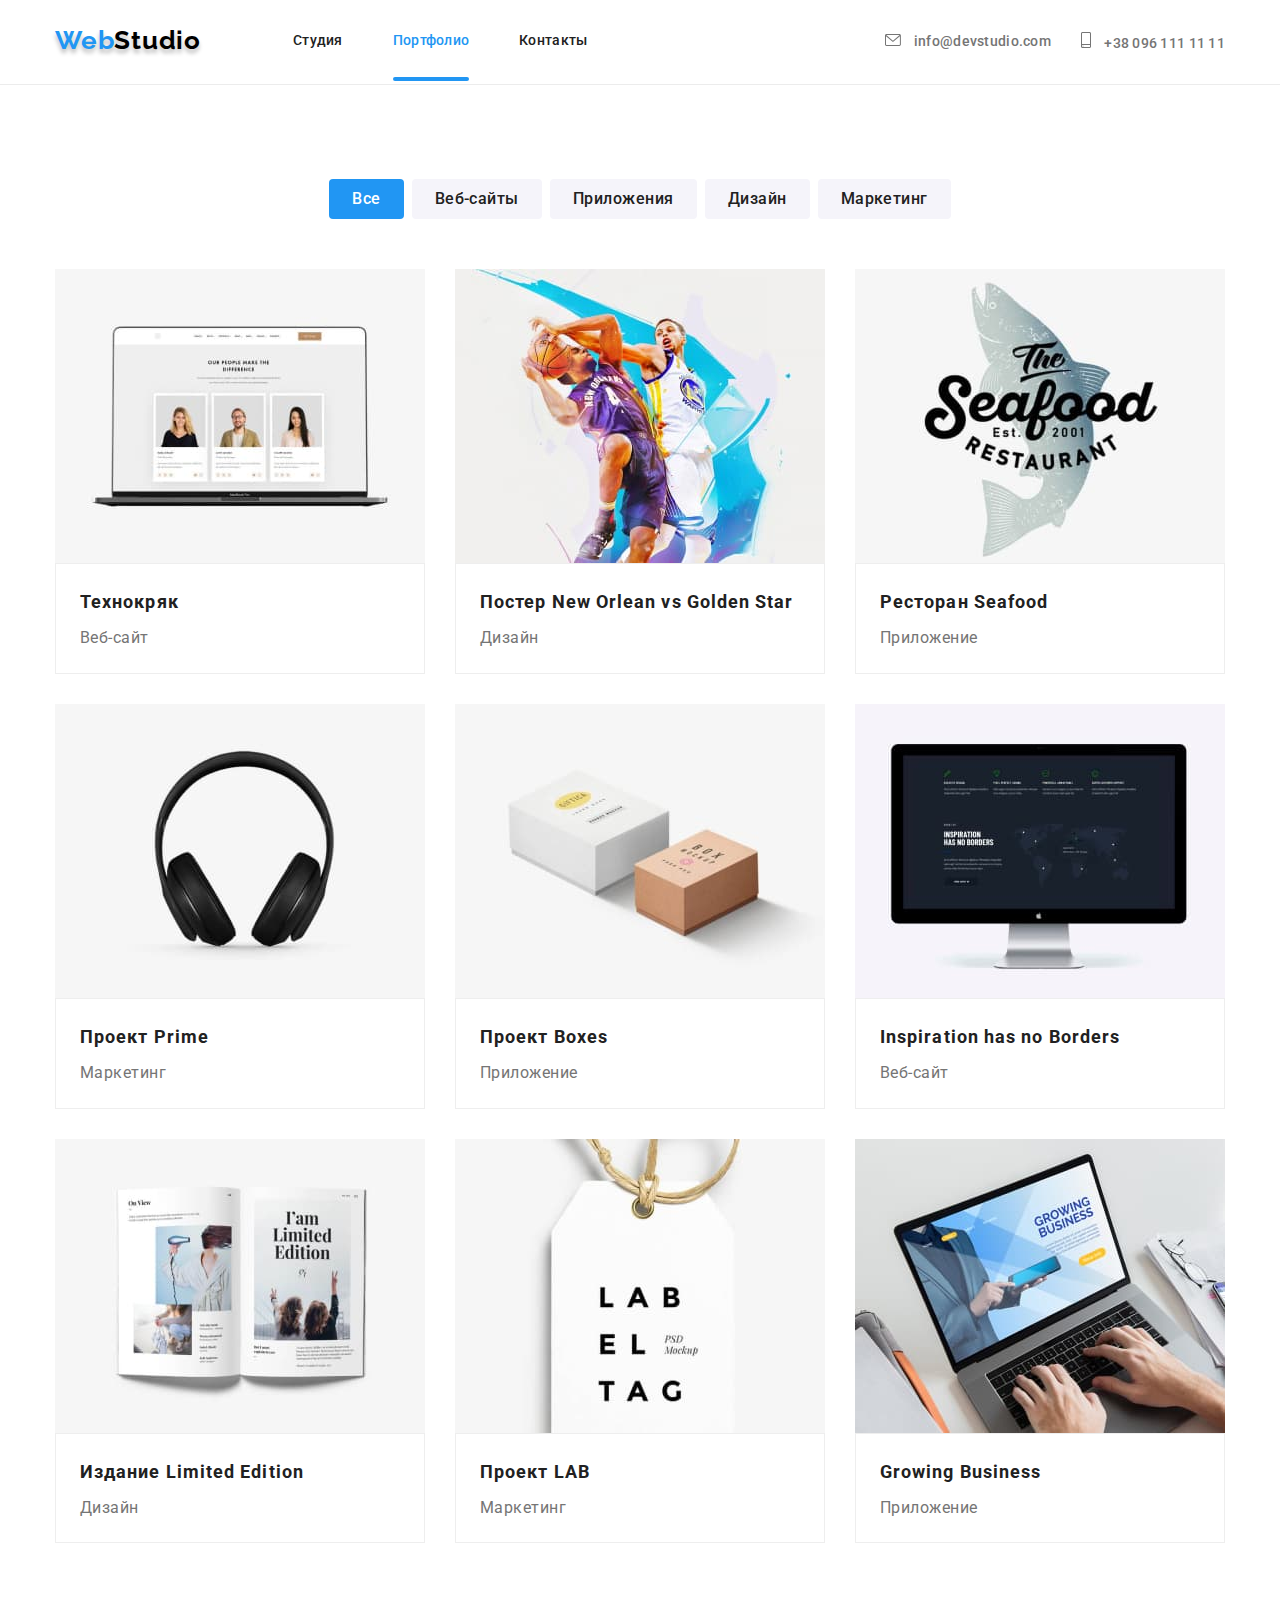
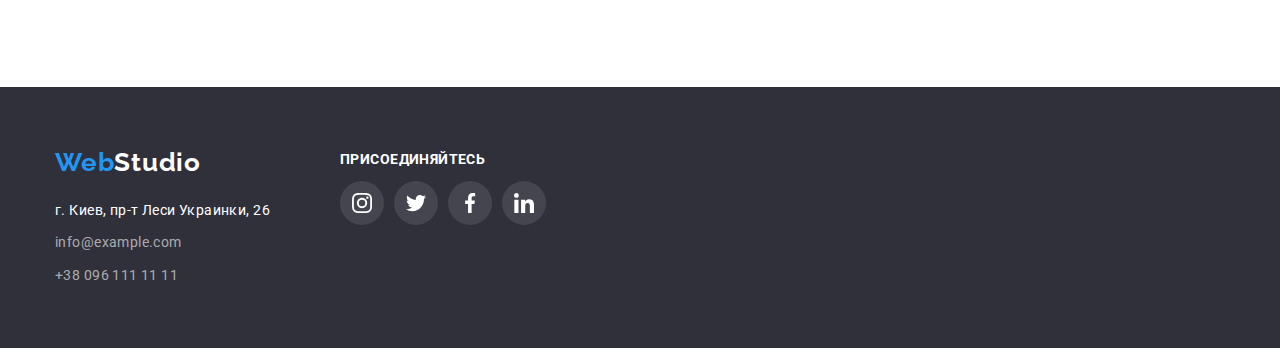
==== portfolio.html @ a7026763 "Coppied folders & files from hw-5" ====
<!DOCTYPE html>
<html lang="ru">

<head>
    <meta charset="UTF-8">
    <meta http-equiv="X-UA-Compatible" content="IE=edge">
    <meta name="viewport" content="width=device-width, initial-scale=1.0">
    <title>Студия</title>
    <link href="https://fonts.googleapis.com/css2?family=Raleway:wght@700&family=Roboto:wght@400;500;700;900&display=swap"
        rel="stylesheet">
    <link rel="stylesheet" href="https://cdnjs.cloudflare.com/ajax/libs/modern-normalize/1.0.0/modern-normalize.min.css" />
    <link rel="stylesheet" href="./css/styles.css" />
</head>

<body class="page">
    <!-- Шапка сайта -->
    <header class="page-header">
        <div class="container main-nav">
            <nav class="group-nav">
                <a href="" class="logo-header">Web<span class="logo-header-secondary">Studio</span> </a>
                <ul class="site-nav">
                    <li class="site-nav-item"><a href="./index.html" class="link">Студия</a></li>
                    <li class="site-nav-item"><a href="./portfolio.html" class="link current">Портфолио</a></li>
                    <li class="site-nav-item"><a href="" class="link">Контакты</a></li>
                </ul>
            </nav>
            <ul class="auth-nav">
                <li class="auth-nav-item"><a href="mailto:info@devstudio.com" class="link-mail">
                        <svg class="svg-nav mail" width="16" height="12">
                            <use href="./images/symbol-defs-2.svg#icon-envelope"></use>
                        </svg>
                        info@devstudio.com</a>
                </li>
                <li class="auth-nav-item"><a href="tel:+380961111111" class="link-tel">
                        <svg class="svg-nav tel" width="10" height="16">
                            <use href="./images/symbol-defs-2.svg#icon-smartphone"></use>
                        </svg>
                        +38 096 111 11 11</a>
                </li>
            </ul>
        </div>
    </header>

    <main>
        <!-- Секция портфолио -->

        <section class="portfolio-section">
            <div class="container">
            <!-- Список кнопок-фильтров -->
                <ul class="portfolio-filters-list">
                    <li class="button-filter-group">
                        <button type="button" cursor="pointer" class="button-filter current">Все</button>
                    </li>
                    <li class="button-filter-group">
                        <button type="button" cursor="pointer" class="button-filter">Веб-сайты</button>
                    </li>
                    <li class="button-filter-group">
                        <button type="button" cursor="pointer" class="button-filter">Приложения</button>
                    </li>
                    <li class="button-filter-group">
                        <button type="button" cursor="pointer" class="button-filter">Дизайн</button>
                    </li>
                    <li class="button-filter-group">
                        <button type="button" cursor="pointer" class="button-filter">Маркетинг</button>
                    </li>
                </ul>

                <!-- Список проектов -->

                <ul class="portfolio-projects-list">

                    <li class="project-element">
                        <a href="" class="link-projects">
                        <div class="portfolio-overlay">
                            <img src="./images/tehnokryak.jpg" alt="Веб-сайт" width="370">
                            <p class="text-overlay">Ресурс предлагает комплексные предложения с разным уровнем функционала и сервисов. Все это позволит посетителю получить
                            исчерпывающие сведения о компании или частном лице.</p>
                        </div>
                        <div class="project-group">
                            <h3 class="project-title">Технокряк</h3>
                            <p class="project-item">Веб-сайт</p>
                        </div>
                        </a>
                    </li>

                    <li class="project-element">
                        <a href="" class="link-projects">
                            <div class="portfolio-overlay">
                            <img src="./images/new-orlean.jpg" alt="Постер" width="370">
                            <p class="text-overlay">Ресурс предлагает комплексные предложения с разным уровнем функционала и сервисов. Все это
                                позволит посетителю получить
                                исчерпывающие сведения о компании или частном лице.</p>
                            </div>
                            <div class="project-group">
                                <h3 class="project-title">Постер New Orlean vs Golden Star</h3>
                                <p class="project-item">Дизайн</p>
                        </div>
                        </a>
                    </li>

                    <li class="project-element">
                        <a href="" class="link-projects">
                            <div class="portfolio-overlay">
                            <img src="./images/restr.jpg" alt="Ресторан" width="370">
                            <p class="text-overlay">Ресурс предлагает комплексные предложения с разным уровнем функционала и сервисов. Все это
                                позволит посетителю получить
                                исчерпывающие сведения о компании или частном лице.</p>
                            </div>
                            <div class="project-group">
                            <h3 class="project-title">Ресторан Seafood</h3>
                             <p class="project-item">Приложение</p>
                            </div>
                        </a>
                    </li>

                    <li class="project-element">
                        <a href="" class="link-projects">
                            <div class="portfolio-overlay">
                            <img src="./images/prime.jpg" alt="Проект 1" width="370">
                            <p class="text-overlay">Ресурс предлагает комплексные предложения с разным уровнем функционала и сервисов. Все это
                                позволит посетителю получить
                                исчерпывающие сведения о компании или частном лице.</p>
                            </div>
                            <div class="project-group">
                                <h3 class="project-title">Проект Prime</h3>
                                <p class="project-item">Маркетинг</p>
                            </div>
                        </a>
                    </li>
                    
                    <li class="project-element">
                        <a href="" class="link-projects">
                            <div class="portfolio-overlay">
                            <img src="./images/boxes.jpg" alt="Проект 2" width="370">
                            <p class="text-overlay">Ресурс предлагает комплексные предложения с разным уровнем функционала и сервисов. Все это
                                позволит посетителю получить
                                исчерпывающие сведения о компании или частном лице.</p>
                            </div>
                            <div class="project-group">
                                <h3 class="project-title">Проект Boxes</h3>
                                <p class="project-item">Приложение</p>
                            </div>
                        </a>
                    </li>
                    
                    <li class="project-element">
                        <a href="" class="link-projects">
                            <div class="portfolio-overlay">
                            <img src="./images/inspiration.jpg" alt="Веб-сайт" width="370">
                            <p class="text-overlay">Ресурс предлагает комплексные предложения с разным уровнем функционала и сервисов. Все это
                                позволит посетителю получить
                                исчерпывающие сведения о компании или частном лице.</p>
                            </div>
                            <div class="project-group">
                                <h3 class="project-title">Inspiration has no Borders</h3>
                                <p class="project-item">Веб-сайт</p>
                            </div>
                        </a>
                    </li>
                   
                    <li class="project-element">
                        <a href="" class="link-projects">
                            <div class="portfolio-overlay">
                            <img src="./images/edition.jpg" alt="Издание" width="370">
                            <p class="text-overlay">Ресурс предлагает комплексные предложения с разным уровнем функционала и сервисов. Все это
                                позволит посетителю получить
                                исчерпывающие сведения о компании или частном лице.</p>
                            </div>
                            <div class="project-group">
                                <h3 class="project-title">Издание Limited Edition</h3>
                                <p class="project-item">Дизайн</p>
                            </div>
                        </a>
                    </li>

                    <li class="project-element">
                        <a href="" class="link-projects">
                            <div class="portfolio-overlay">
                            <img src="./images/lab.jpg" alt="Проект 3" width="370">
                            <p class="text-overlay">Ресурс предлагает комплексные предложения с разным уровнем функционала и сервисов. Все это
                                позволит посетителю получить
                                исчерпывающие сведения о компании или частном лице.</p>
                            </div>
                            <div class="project-group">
                                <h3 class="project-title">Проект LAB</h3>
                                <p class="project-item">Маркетинг</p>
                            </div>
                        </a>
                    </li>
                    
                    <li class="project-element">
                        <a href="" class="link-projects">
                        <div class="portfolio-overlay">
                            <img src="./images/busines.jpg" alt="Приложение" width="370">
                            <p class="text-overlay">Ресурс предлагает комплексные предложения с разным уровнем функционала и сервисов. Все это
                                позволит посетителю получить
                                исчерпывающие сведения о компании или частном лице.</p>
                            </div>
                            <div class="project-group">
                                <h3 class="project-title">Growing Business</h3>
                                <p class="project-item">Приложение</p>
                            </div>
                        </a>
                    </li>
                    
                </ul>
            </div>
        </section>
    </main>

    <!-- Футер -->
    <footer class="page-footer">
        <div class="container footer-group">
            <div class="contacts-main">
                <a href="" class="logo-footer">Web<span class="logo-footer-secondary">Studio</span> </a>
                <address class="contact">
                    <ul class="contact-list">
                        <li><a href="https://bit.ly/3pXMvUd" target="_blank" rel="noopener noreferrer"
                                class="address-link">г. Киев, пр-т
                                Леси Украинки, 26</a> </li>
                        <li><a class="mail-link" href="mailto:info@example.com">info@example.com</a> </li>
                        <li><a class="tel-link" href="tel:+380961111111">+38 096 111 11 11</a> </li>
                    </ul>
                </address>
            </div>
    
            <div class="contacts-links">
                <h3 class="join-title">присоединяйтесь</h3>
                <ul class="social-list-footer">
                    <li class="social-icons-footer">
                        <a class="footer-social-link" href="">
                            <svg class="icon-footer" width="20" height="20">
                                <use href="./images/symbol-defs-2.svg#icon-instagram-2"></use>
                            </svg>
                        </a>
                    </li>
                    <li class="social-icons-footer">
                        <a class="footer-social-link" href="">
                            <svg class="icon-footer" width="20" height="20">
                                <use href="./images/symbol-defs-2.svg#icon-twitter"></use>
                            </svg>
                        </a>
                    </li>
                    <li class="social-icons-footer">
                        <a class="footer-social-link" href="">
                            <svg class="icon-footer" width="20" height="20">
                                <use href="./images/symbol-defs-2.svg#icon-facebook"></use>
                            </svg>
                        </a>
                    </li>
                    <li class="social-icons-footer">
                        <a class="footer-social-link" href="">
                            <svg class="icon-footer" width="20" height="20">
                                <use href="./images/symbol-defs-2.svg#icon-linkedin"></use>
                            </svg>
                        </a>
                    </li>
                </ul>
            </div>
        </div>
    </footer>
</body>

</html>
---- css/styles.css ----
:root {
  --primary-text-color: #757575;
  --title-text-color: #212121;
  --accent-text-color: #2196f3;
  --secondary-text-color: #ffffff;
  --primary-background-color: #2f303a;
  --secondary-background-color: #f5f4fa;
  --timing-function: cubic-bezier(0.4, 0, 0.2, 1);
}

body {
  color: var(--primary-text-color);
  font-family: 'Roboto', Raleway, sans-serif;
  margin: 0;
}

p,
h1,
h2,
h3 {
  margin: 0;
}

ul {
  padding-left: 0;
  list-style: none;
  margin: 0;
}

button {
  cursor: pointer;
  border: 1px solid transparent;
}

img {
  display: block;
}

.container {
  width: 1200px;
  padding-left: 15px;
  padding-right: 15px;
  margin-left: auto;
  margin-right: auto;
}

/* Header */

.page-header {
  background-color: var(--secondary-text-color);
  border-bottom: 1px solid #ececec;
}

.main-nav {
  display: flex;
  text-align: center;
}

.group-nav {
  display: flex;
  text-align: center;
}

.logo-header {
  color: var(--accent-text-color);
  font-family: 'Raleway';
  font-weight: 700;
  font-size: 26px;
  line-height: 1.2;
  letter-spacing: 0.03em;
  text-shadow: 0px 4px 4px rgba(0, 0, 0, 0.25);
  text-decoration: none;
  margin-right: 93px;
  margin-top: 25px;
  margin-bottom: 25px;
  margin-left: 0px;
  width: 145px;
}

.logo-header-secondary {
  color: #000000;
}

/* Site-nav */

.site-nav {
  display: flex;
}

.site-nav-item:not(:last-child) {
  margin-right: 50px;
}

.site-nav .link {
  display: block;
  padding-top: 32px;
  padding-bottom: 32px;
  color: var(--title-text-color);
  text-decoration: none;
  font-weight: 500;
  font-size: 14px;
  line-height: 1.2;
  letter-spacing: 0.02em;
  position: relative;
  transition: color 250ms var(--timing-function), fill 250ms var(--timing-function);
}

.site-nav .link.link.current::after {
  content: '';
  display: block;
  width: 100%;
  height: 4px;
  background-color: var(--accent-text-color);
  border-radius: 2px;
  position: absolute;
  left: 0;
  bottom: 0;
}

.site-nav .link:hover,
.site-nav .link:focus {
  color: var(--accent-text-color);
}

.site-nav .link.current {
  color: var(--accent-text-color);
  display: block;
}

/* Auth-nav */

.auth-nav {
  display: flex;
  margin-left: auto;
  padding-top: 32px;
  padding-bottom: 32px;
  text-align: center;
}

.auth-nav-item + .auth-nav-item {
  margin-left: 30px;
  text-align: center;
}

.auth-nav .link-mail {
  color: var(--primary-text-color);
  text-decoration: none;
  font-weight: 500;
  font-size: 14px;
  line-height: 1.14;
  letter-spacing: 0.02em;
  width: 135px;
  transition: color 250ms var(--timing-function), fill 250ms var(--timing-function);
}

.auth-nav .link-tel {
  color: var(--primary-text-color);
  text-decoration: none;
  font-weight: 500;
  font-size: 14px;
  line-height: 1.14;
  letter-spacing: 0.02em;
  margin-right: 0px;
  width: 122px;
  transition: color 250ms var(--timing-function), fill 250ms var(--timing-function);
}

.link-tel:hover,
.link-mail:hover,
.link-mail:focus,
.link-tel:focus {
  color: var(--accent-text-color);
}

.mail {
  fill: var(--primary-text-color);
  display: inline-block;
  margin-right: 10px;
  transition: color 250ms var(--timing-function), fill 250ms var(--timing-function);
}

.tel {
  fill: var(--primary-text-color);
  display: inline-block;
  margin-right: 10px;
  transition: color 250ms var(--timing-function), fill 250ms var(--timing-function);
}

.link-mail:hover .mail,
.link-mail:focus .mail {
  fill: var(--accent-text-color);
}

.link-tel:hover .tel,
.link-tel:focus .tel {
  fill: var(--accent-text-color);
}

/* Hero */
.hero-title {
  margin-top: 0px;
  margin-bottom: 30px;
  color: var(--secondary-text-color);
  font-weight: 900;
  font-size: 44px;
  line-height: 1.4;
  text-align: center;
  letter-spacing: 0.06em;
  text-transform: uppercase;
}

.hero {
  max-width: 1600px;
  height: 600px;
  background-color: #c4c4c4;
  padding: 200px 0px 200px 0px;
  margin-left: auto;
  margin-right: auto;
  text-align: center;
  background-image: linear-gradient(rgba(47, 48, 58, 0.4), rgba(47, 48, 58, 0.4)),
    url(../images/hero-img.jpg);
  background-repeat: no-repeat;
  background-position: center;
  background-size: cover;
}

/* Button */
.button-hero {
  display: flex;
  padding: 10px 32px;
  margin: 0 auto;
  align-items: center;
  box-shadow: 0px 4px 4px rgba(0, 0, 0, 0.15);
  border: 1px solid transparent;
  border-radius: 4px;
  text-align: center;
  letter-spacing: 0.06em;
  color: var(--secondary-text-color);
  background-color: var(--accent-text-color);
  font-family: inherit;
  font-weight: 700;
  font-size: 16px;
  line-height: 1.8;
  transition: color 250ms var(--timing-function), fill 250ms var(--timing-function);
}

.button:hover,
.button:focus {
  background-color: #188ce8;
  color: var(--secondary-text-color);
}

/* Section */

.section-feature {
  padding-top: 94px;
}

.section-work {
  padding-top: 94px;
  padding-bottom: 94px;
}

.section-team {
  padding-top: 94px;
  padding-bottom: 94px;
}

.section-title {
  margin-top: 0px;
  color: var(--title-text-color);
  font-weight: 700;
  font-size: 36px;
  line-height: 1.2;
  text-align: center;
  letter-spacing: 0.03em;
}

/* Features */
.feature-list {
  display: flex;
}

.feature-title {
  color: var(--title-text-color);
  font-weight: 700;
  font-size: 14px;
  line-height: 1.14;
  letter-spacing: 0.03em;
  text-transform: uppercase;
  margin-bottom: 10px;
}

.feature-item {
  width: 270px;
}

.feature-item::before {
  display: block;
  content: '';
  height: 120px;
  background-size: contain;
  background-repeat: no-repeat;
  background-position: center;
  background-color: #f5f4fa;
  margin-bottom: 30px;
  border-radius: 4px;
}

.feature-item:nth-child(1)::before {
  background-image: url(../images/antenna.svg);
  background-size: 70px 70px;
}

.feature-item:nth-child(2)::before {
  background-image: url(../images/clock.svg);
  background-size: 70px 70px;
}

.feature-item:nth-child(3)::before {
  background-image: url(../images/diagram.svg);
  background-size: 70px 70px;
}

.feature-item:nth-child(4)::before {
  background-image: url(../images/astronaut.svg);
  background-size: 70px 70px;
}

.feature-item:not(:last-child) {
  margin-right: 30px;
}

.visually-hidden {
  position: absolute;
  white-space: nowrap;
  width: 1px;
  height: 1px;
  overflow: hidden;
  border: 0;
  padding: 0;
  clip: rect(0 0 0 0);
  clip-path: inset(50%);
  margin: -1px;
}

.feature-text {
  color: var(--primary-text-color);
  font-weight: 400;
  font-size: 14px;
  line-height: 1.7;
  letter-spacing: 0.03em;
  width: 270px;
}

/* Examples of work */

.section-title {
  margin-bottom: 50px;
}

.work-list {
  display: flex;
}

.work-item {
  width: 370px;
  position: relative;
}

.work-item + .work-item {
  margin-left: 30px;
}

.work-text {
  position: absolute;
  display: flex;
  width: 100%;
  min-height: 70px;
  padding: 27px;
  font-weight: 700;
  font-size: 14px;
  line-height: 1.14x;
  text-align: center;
  justify-content: center;
  letter-spacing: 0.03em;
  text-transform: uppercase;
  color: var(--secondary-text-color);
  background: rgba(47, 48, 58, 0.8);
  left: 0;
  bottom: 0;
}

/* Team */

.section-title {
  margin-bottom: 50px;
}

.section-team {
  background-color: var(--secondary-background-color);
}

.team-list {
  display: flex;
}

.team-list-element {
  width: 270px;
  background: #ffffff;
  box-shadow: 0px 1px 3px rgba(0, 0, 0, 0.12), 0px 1px 1px rgba(0, 0, 0, 0.14),
    0px 2px 1px rgba(0, 0, 0, 0.2);
  border-radius: 0px 0px 4px 4px;
}

.team-list-element + .team-list-element {
  margin-left: 30px;
}

.team-list-title {
  color: var(--title-text-color);
  font-weight: 500;
  font-size: 16px;
  line-height: 1.2;
  text-align: center;
  letter-spacing: 0.03em;
  margin-bottom: 10px;
}

.team-list-item {
  color: var(--primary-text-color);
  font-weight: 400;
  font-size: 16px;
  line-height: 1.2;
  text-align: center;
  letter-spacing: 0.03em;
}

.team-name {
  padding-top: 30px;
  padding-bottom: 30px;
  border-radius: 0px 0px 4px 4px;
}

.social-list {
  display: flex;
  padding-top: 16px;
}

.link-social {
  display: flex;
  width: 44px;
  height: 44px;
  color: #afb1b8;
  border: none;
  border-radius: 50%;
  align-items: center;
  justify-content: center;
  background-color: #ffffff;
  transition: color 250ms var(--timing-function), fill 250ms var(--timing-function);
}

.link-icon {
  fill: currentColor;
  align-items: center;
  justify-content: center;
}

.social-icons + .social-icons {
  margin-left: 10px;
}

.social-icons:first-child {
  margin-left: 32px;
}

.social-icons:last-child {
  margin-right: 32px;
}

.link-social:hover,
.link-social:focus {
  color: #ffffff;
  background-color: #2196f3;
  text-align: center;
  justify-content: center;
}

/* Section-сlients */

.section-сlients {
  padding-top: 50px;
  padding-bottom: 94px;
}

.clients-list {
  display: flex;
}

.client-list-element + .client-list-element {
  margin-left: 30px;
}

.client-link {
  width: 170px;
  height: 92px;
  border: 1px solid #afb1b8;
  box-sizing: border-box;
  border-radius: 4px;
  display: flex;
  justify-content: center;
  align-items: center;
  fill: #afb1b8;
  transition: color 250ms var(--timing-function), fill 250ms var(--timing-function);
}

.client-link:hover,
.client-link:focus {
  fill: #2196f3;
  border: 1px solid #2196f3;
}

/* Footer */
.page-footer {
  display: flex;
  background-color: var(--primary-background-color);
  padding-top: 60px;
  padding-bottom: 60px;
}

.page-footer .container {
  display: flex;
}

/* Logo-footer */
.logo-footer {
  color: var(--accent-text-color);
  font-family: 'Raleway';
  font-weight: 700;
  font-size: 26px;
  line-height: 1.2;
  letter-spacing: 0.03em;
  text-decoration: none;
  display: block;
  margin-bottom: 20px;
}

.logo-footer-secondary {
  color: var(--secondary-text-color);
}

/* Address-footer */
.contact-list .address-link {
  color: var(--secondary-text-color);
  text-decoration: none;
  font-style: normal;
  font-weight: 400;
  font-size: 14px;
  line-height: 1.7;
  letter-spacing: 0.03em;
  display: block;
  margin-bottom: 9px;
  transition: color 250ms var(--timing-function), fill 250ms var(--timing-function);
}

.contact-list .address-link:hover,
.contact-list .address-link:focus {
  color: var(--accent-text-color);
}

.contact-list .mail-link {
  display: block;
  margin-bottom: 9px;
}

.contact-list .mail-link,
.contact-list .tel-link {
  color: rgba(255, 255, 255, 0.6);
  text-decoration: none;
  font-style: normal;
  font-weight: 400;
  font-size: 14px;
  line-height: 1.7;
  letter-spacing: 0.03em;
  transition: color 250ms var(--timing-function), fill 250ms var(--timing-function);
}

.contact-list .mail-link:hover,
.contact-list .mail-link:focus {
  color: var(--accent-text-color);
}

.contact-list .tel-link:hover,
.contact-list .tel-link:focus {
  color: var(--accent-text-color);
}

.social-list-footer {
  display: flex;
}

.footer-social-link {
  display: flex;
  width: 44px;
  height: 44px;
  color: #ffffff;
  border: none;
  border-radius: 50%;
  align-items: center;
  justify-content: center;
  background-color: rgba(255, 255, 255, 0.1);
  transition: color 250ms var(--timing-function), fill 250ms var(--timing-function);
}

.icon-footer {
  fill: currentColor;
  align-items: center;
  justify-content: center;
}

.social-icons-footer + .social-icons-footer {
  margin-left: 10px;
}

.footer-social-link:hover,
.footer-social-link:focus {
  color: var(--secondary-text-color);
  background-color: var(--accent-text-color);
  text-align: center;
}

.contacts-links {
  margin-left: 70px;
}

.join-title {
  color: var(--secondary-text-color);
  margin-bottom: 20px;
  font-weight: 700;
  font-size: 14px;
  line-height: 1.14px;
  letter-spacing: 0.03em;
  text-transform: uppercase;
  padding-top: 12px;
}

/* Styles for portfolio */

/* Секция портфолио */

/* Список кнопок-фильтров */

.portfolio-section {
  padding-top: 94px;
  padding-bottom: 50px;
}

.portfolio-filters-list {
  display: flex;
  justify-content: center;
}

.button-filter {
  color: var(--title-text-color);
  background-color: var(--secondary-background-color);
  display: block;
  border-radius: 4px;
  font-family: inherit;
  font-weight: 500;
  font-size: 16px;
  line-height: 1.6;
  text-align: center;
  letter-spacing: 0.03em;
  padding-top: 6px;
  padding-bottom: 6px;
  padding-right: 22px;
  padding-left: 22px;
  margin-bottom: 50px;
  transition: color 250ms var(--timing-function), fill 250ms var(--timing-function);
}

.button-filter:hover,
.button-filter:focus {
  box-shadow: 1px 4px 6px 0 rgba(0, 0, 0, 0.16), 0 4px 4px 0 rgba(0, 0, 0, 0.06),
    0 1px 1px 0 rgba(0, 0, 0, 0.12), 0px 4px 4px rgba(0, 0, 0, 0.25);
}

.button-filter-group:not(:last-child) {
  margin-right: 8px;
}

.button-filter:hover,
.button-filter:focus {
  color: var(--secondary-text-color);
  background-color: var(--accent-text-color);
}

.button-filter.current {
  color: var(--secondary-text-color);
  background-color: var(--accent-text-color);
}

.link-projects {
  text-decoration: none;
  display: block;
  transition: color 250ms var(--timing-function), fill 250ms var(--timing-function);
}

.link-projects:hover,
.link-projects:focus {
  box-shadow: 1px 4px 6px 0 rgba(0, 0, 0, 0.16), 0 4px 4px 0 rgba(0, 0, 0, 0.06),
    0 1px 1px 0 rgba(0, 0, 0, 0.12), 0px 4px 4px rgba(0, 0, 0, 0.25);
}

.portfolio-projects-list {
  display: flex;
  flex-wrap: wrap;
}

.project-group {
  padding-top: 20px;
  padding-right: 24px;
  padding-bottom: 20px;
  padding-left: 24px;
  border: 1px solid #eeeeee;
}

.portfolio-projects-list {
  padding-bottom: 64px;
}

.project-element {
  width: 370px;
  margin-right: 30px;
  margin-bottom: 30px;
}

.project-element:nth-child(3n) {
  margin-right: 0px;
}

.project-title {
  color: var(--title-text-color);
  font-weight: 700;
  font-size: 18px;
  line-height: 2;
  letter-spacing: 0.06em;
  margin-bottom: 4px;
}

.project-item {
  color: var(--primary-text-color);
  font-weight: 400;
  font-size: 16px;
  line-height: 1.8;
  letter-spacing: 0.03em;
}

/* Оверлей у карточках портфоліо */

.text-overlay {
  position: absolute;
  top: 0;
  width: 370px;
  height: 100%;
  background-color: rgba(33, 150, 243, 0.9);
  color: var(--secondary-text-color);
  font-weight: 400;
  font-size: 18px;
  line-height: 1.5;
  padding-top: 63px;
  padding-right: 24px;
  padding-bottom: 64px;
  padding-left: 24px;
  transform: translateY(100%);
  transition: transform 250ms linear;
  overflow: auto;
}

.portfolio-overlay {
  display: block;
  position: relative;
  overflow: hidden;
}

.link-projects:hover .text-overlay,
.link-projects:focus .text-overlay {
  transform: translateY(0);
}

/*  Модальне вікно   */
.backdrop {
  position: fixed;
  top: 0;
  left: 0;
  width: 100%;
  height: 100%;
  background-color: rgba(0, 0, 0, 0.2);
  opacity: 1;
  transition: opacity 250ms visibility 250ms var(--timing-function);
}

.modal {
  position: absolute;
  top: 50%;
  left: 50%;
  min-width: 528px;
  min-height: 581px;
  background-color: var(--secondary-text-color);
  border-radius: 4px;
  box-shadow: 0px 1px 3px rgba(0, 0, 0, 0.12), 0px 1px 1px rgba(0, 0, 0, 0.14),
    0px 2px 1px rgba(0, 0, 0, 0.2);
  transition: transform 250ms var(--timing-function);
  transform: translate(-50%, -50%) scale(1);
}

.backdrop.is-hidden {
  opacity: 0;
  pointer-events: none;
  visibility: hidden;
}

.backdrop.is-hidden .modal {
  transform: translate(-50%, -50%) scale(0.2);
}

.modal-close-btn {
  position: absolute;
  display: flex;
  width: 30px;
  height: 30px;
  top: 8px;
  right: 8px;
  border-radius: 50%;
  background-color: var(--secondary-text-color);
  border: 1px solid rgba(0, 0, 0, 0.1);
  box-sizing: border-box;
  transition: 250ms var(--timing-function) 250ms var(--timing-function);
  align-items: center;
}
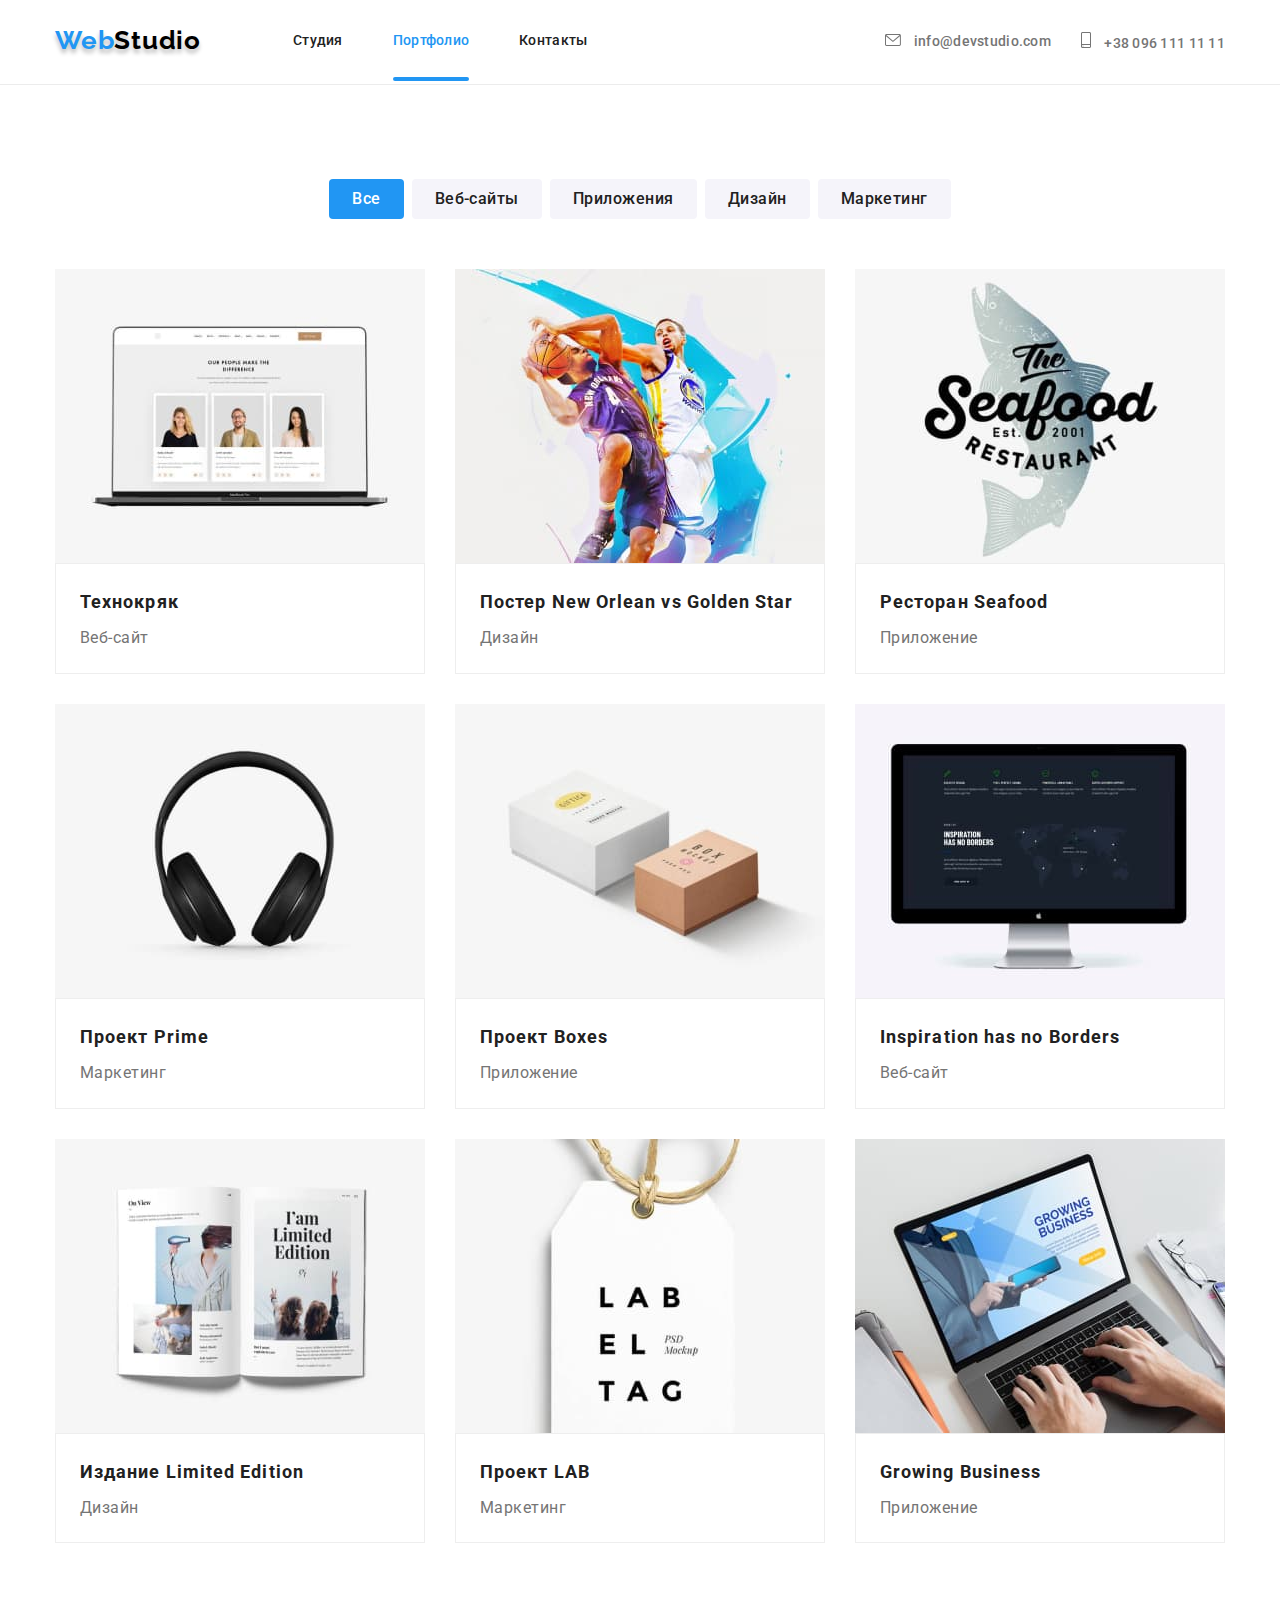
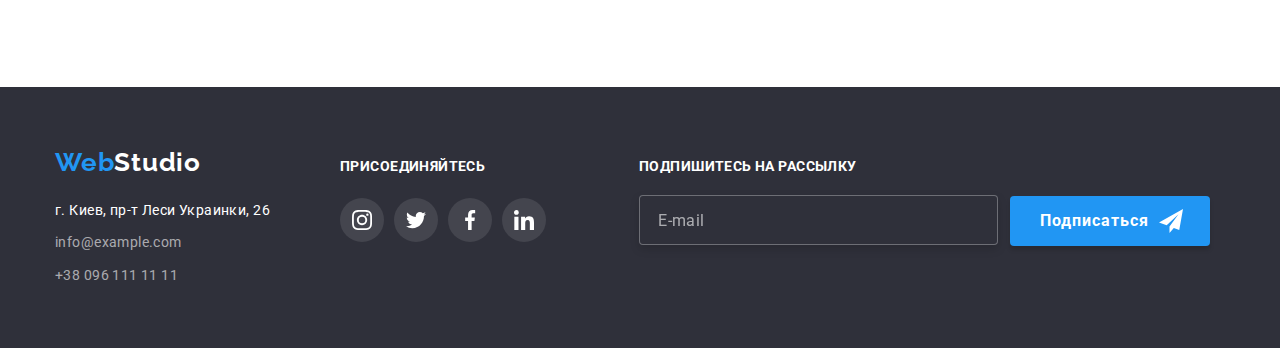
==== commit da34abcb: "Added online-form for portfolio" ====
--- a/portfolio.html
+++ b/portfolio.html
@@ -257,6 +257,26 @@
                     </li>
                 </ul>
             </div>
+
+            <div class="online-group">
+                <p class="online-text">Подпишитесь на рассылку</p>
+            
+                <form class="online-form">
+                    <div class="online-field">
+                        <input type="text" class="online-mail" name="online-mail" id="online-mail" required placeholder="E-mail">
+                        <label for="online-mail" class="online-label"></label>
+                    </div>
+            
+                    <div class="input-button">
+                        <button type="submit" class="input-btn">Подписаться
+                            <svg class="input-icon-btn" width="24" height="24">
+                                <use href="./images/symbol-defs-2.svg#icon-send"></use>
+                            </svg>
+                        </button>
+                    </div>
+                </form>
+            </div>
+            
         </div>
     </footer>
 </body>
--- a/css/styles.css
+++ b/css/styles.css
@@ -457,7 +457,8 @@
   align-items: center;
   justify-content: center;
   background-color: #ffffff;
-  transition: color 250ms var(--timing-function), fill 250ms var(--timing-function);
+  transition: background-color 250ms, color 250ms var(--timing-function),
+    fill 250ms var(--timing-function);
 }
 
 .link-icon {
@@ -530,6 +531,7 @@
 
 .page-footer .container {
   display: flex;
+  align-items: baseline;
 }
 
 /* Logo-footer */
@@ -597,6 +599,7 @@
 
 .social-list-footer {
   display: flex;
+  align-items: baseline;
 }
 
 .footer-social-link {
@@ -609,7 +612,8 @@
   align-items: center;
   justify-content: center;
   background-color: rgba(255, 255, 255, 0.1);
-  transition: color 250ms var(--timing-function), fill 250ms var(--timing-function);
+  transition: background-color 250ms, color 250ms var(--timing-function),
+    fill 250ms var(--timing-function);
 }
 
 .icon-footer {
@@ -635,16 +639,88 @@
 
 .join-title {
   color: var(--secondary-text-color);
+  margin-bottom: 30px;
+  font-weight: 700;
+  font-size: 14px;
+  line-height: 1.14px;
+  letter-spacing: 0.03em;
+  text-transform: uppercase;
+}
+
+/* Форми у футері */
+
+.online-form {
+  display: flex;
+  align-items: baseline;
+}
+
+.online-field input::placeholder {
+  font-weight: 400;
+  font-size: 16px;
+  line-height: 1.25;
+  display: flex;
+  align-items: center;
+  letter-spacing: 0.03em;
+  color: rgba(255, 255, 255, 0.6);
+  padding-left: 16px;
+  display: flex;
+}
+
+.online-text {
+  font-weight: 700;
+  font-size: 14px;
+  line-height: 1.14;
+  letter-spacing: 0.03em;
+  text-transform: uppercase;
+  color: var(--secondary-text-color);
   margin-bottom: 20px;
-  font-weight: 700;
-  font-size: 14px;
-  line-height: 1.14px;
-  letter-spacing: 0.03em;
-  text-transform: uppercase;
-  padding-top: 12px;
-}
-
-/* Styles for portfolio */
+  margin-left: 93px;
+}
+
+.online-mail {
+  width: 359px;
+  height: 50px;
+  border: 1px solid rgba(255, 255, 255, 0.3);
+  box-sizing: border-box;
+  filter: drop-shadow(0px 4px 4px rgba(0, 0, 0, 0.15));
+  border-radius: 4px;
+  background-color: var(--primary-background-color);
+  outline: none;
+  margin-right: 12px;
+  margin-left: 93px;
+}
+
+.input-btn {
+  width: 200px;
+  height: 50px;
+  position: relative;
+  background-color: #2196f3;
+  box-shadow: 0px 4px 4px rgba(0, 0, 0, 0.15);
+  border-radius: 4px;
+  font-family: inherit;
+  font-weight: 700;
+  font-size: 16px;
+  line-height: 1.8;
+  display: flex;
+  align-items: center;
+  text-align: center;
+  letter-spacing: 0.06em;
+  color: var(--secondary-text-color);
+  margin-left: 12px;
+  margin: 0 auto;
+  padding: 10px 62px 10px 29px;
+  transition: color 250ms var(--timing-function), fill 250ms var(--timing-function);
+}
+
+.input-icon-btn {
+  position: absolute;
+  right: 18px;
+  top: 25%;
+  fill: var(--secondary-text-color);
+  background-color: var(--accent-text-color);
+  margin-right: 8px;
+  transition: color 250ms var(--timing-function), fill 250ms var(--timing-function);
+}
 
 /* Секция портфолио */
 
@@ -676,7 +752,8 @@
   padding-right: 22px;
   padding-left: 22px;
   margin-bottom: 50px;
-  transition: color 250ms var(--timing-function), fill 250ms var(--timing-function);
+  transition: background-color 250ms, color 250ms var(--timing-function),
+    fill 250ms var(--timing-function);
 }
 
 .button-filter:hover,
@@ -703,7 +780,8 @@
 .link-projects {
   text-decoration: none;
   display: block;
-  transition: color 250ms var(--timing-function), fill 250ms var(--timing-function);
+  transition: box-shadow 250ms, color 250ms var(--timing-function),
+    fill 250ms var(--timing-function);
 }
 
 .link-projects:hover,
@@ -812,6 +890,7 @@
     0px 2px 1px rgba(0, 0, 0, 0.2);
   transition: transform 250ms var(--timing-function);
   transform: translate(-50%, -50%) scale(1);
+  padding: 40px;
 }
 
 .backdrop.is-hidden {
@@ -838,3 +917,146 @@
   transition: 250ms var(--timing-function) 250ms var(--timing-function);
   align-items: center;
 }
+
+/* Форми модального вікна */
+
+.modal-field {
+  margin-bottom: 10px;
+}
+
+.modal-title {
+  font-weight: 700;
+  font-size: 20px;
+  line-height: 1.15;
+  text-align: center;
+  letter-spacing: 0.03em;
+  color: var(--title-text-color);
+  margin-bottom: 12px;
+}
+
+.modal-input-wrap {
+  position: relative;
+}
+
+.input-icon {
+  position: absolute;
+  left: 12px;
+  top: 50%;
+  transform: translateY(-50%);
+  transition: fill 250ms;
+}
+
+.modal-input {
+  width: 100%;
+  height: 40px;
+  border: 1px solid rgba(33, 33, 33, 0.2);
+  border-radius: 4px;
+  box-sizing: border-box;
+  padding-left: 42px;
+  outline: none;
+  transition: border-color 250ms;
+}
+
+.modal-input:focus {
+  border-color: var(--accent-text-color);
+}
+
+.modal-input:focus + .input-icon {
+  fill: var(--accent-text-color);
+}
+
+.modal-lable {
+  font-weight: 400;
+  font-size: 12px;
+  line-height: 1.2;
+  letter-spacing: 0.01em;
+  color: var(--primary-text-color);
+  margin-bottom: 4px;
+}
+
+.modal-text {
+  width: 100%;
+  height: 120px;
+  border: 1px solid rgba(33, 33, 33, 0.2);
+  border-radius: 4px;
+  box-sizing: border-box;
+  margin-bottom: 20px;
+  padding: 12px 16px;
+  resize: none;
+  outline: none;
+  transition: border-color 250ms;
+}
+
+.modal-text:focus {
+  border-color: var(--accent-text-color);
+}
+
+.check-text {
+  font-weight: 400;
+  font-size: 14px;
+  line-height: 1.7px;
+  letter-spacing: 0.03em;
+  display: flex;
+  color: var(--primary-text-color);
+  position: relative;
+  margin-bottom: 30px;
+}
+
+.check-icon {
+  fill: transparent;
+}
+
+.check-text span {
+  width: 16px;
+  height: 15px;
+  border: 2px solid #000000;
+  border-radius: 3px;
+  margin-right: 5px;
+  margin-left: 14px;
+  margin-top: -7px;
+  display: flex;
+  align-items: center;
+  justify-content: center;
+}
+
+.input-check:checked + .check-text span {
+  background-color: var(--accent-text-color);
+  border: transparent;
+}
+.input-check:focus + .check-text span {
+  border-color: var(--accent-text-color);
+}
+.input-check:checked + .check-text .check-icon {
+  fill: #ffffff;
+}
+
+.checkbox-policy {
+  font-weight: 400;
+  font-size: 14px;
+  line-height: 1.7px;
+  letter-spacing: 0.03em;
+  text-decoration-line: underline;
+  color: var(--accent-text-color);
+}
+
+.modal-button {
+  width: 200px;
+  height: 50px;
+  background-color: #188ce8;
+  box-shadow: 0px 4px 4px rgba(0, 0, 0, 0.15);
+  border: none;
+  border-radius: 4px;
+  font-family: inherit;
+  font-weight: 700;
+  font-size: 16px;
+  line-height: 1.8;
+  display: flex;
+  justify-content: center;
+  align-items: center;
+  text-align: center;
+  letter-spacing: 0.06em;
+  color: var(--secondary-text-color);
+  padding: 10px 55px;
+  margin: 0 auto;
+  transition: color 250ms var(--timing-function), fill 250ms var(--timing-function);
+}
